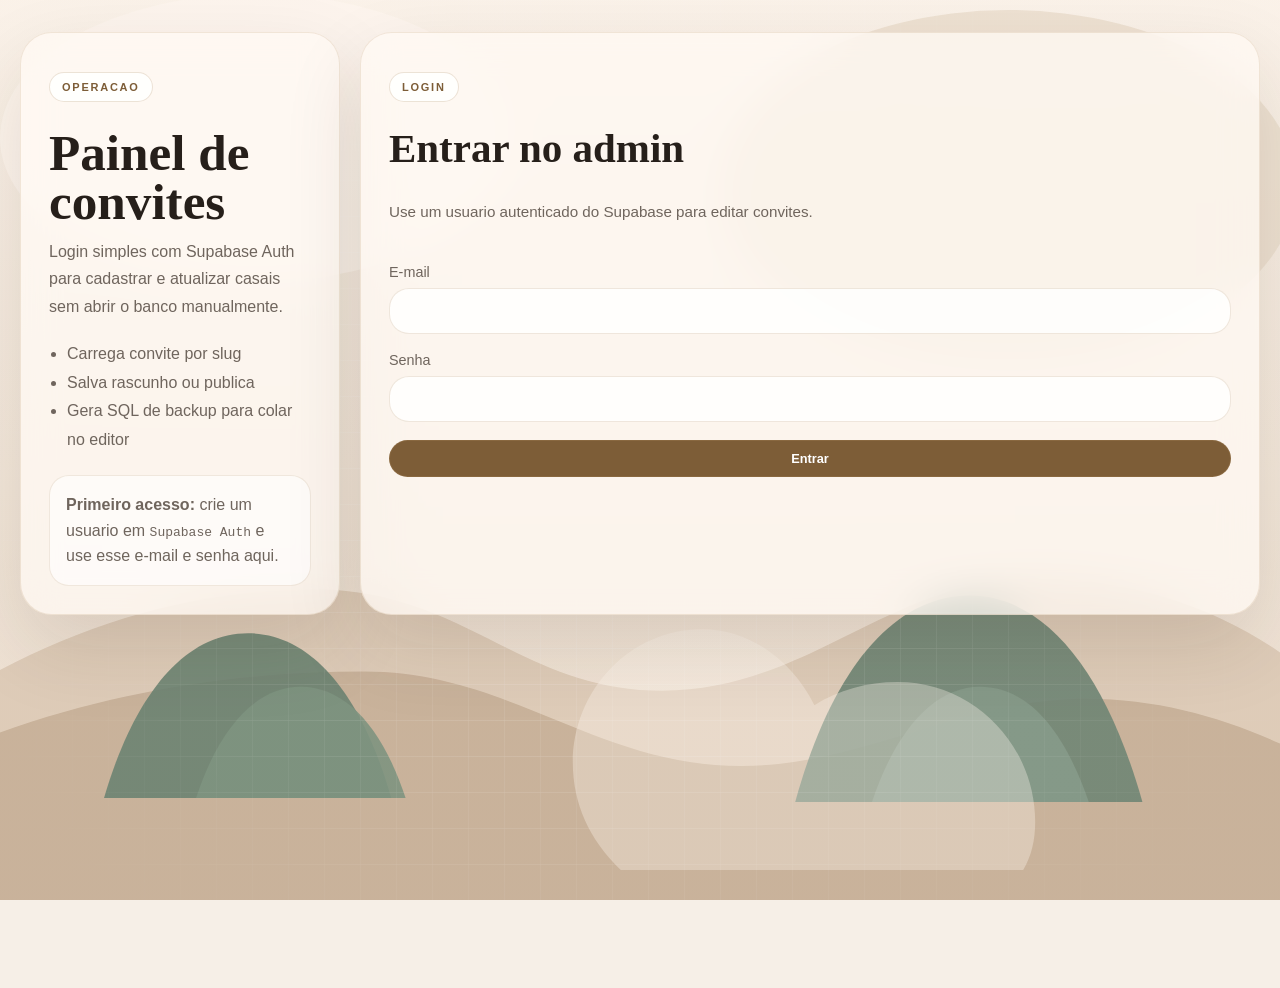
==== admin.html @ 69bdb385 "commit 02" ====
<!DOCTYPE html>
<html lang="pt-BR">
  <head>
    <meta charset="UTF-8" />
    <meta name="viewport" content="width=device-width, initial-scale=1.0" />
    <title>Admin | Convite Digital</title>
    <meta
      name="description"
      content="Painel administrativo simples para cadastro de convites."
    />
    <link rel="stylesheet" href="assets/css/styles.css" />
    <link rel="stylesheet" href="assets/css/admin.css" />
    <script src="assets/js/supabase-public.js"></script>
    <script src="assets/js/config.js"></script>
    <script defer src="assets/js/admin.js"></script>
  </head>
  <body class="site-body admin-body">
    <main class="admin-shell">
      <section class="admin-grid">
        <aside class="glass-panel admin-sidebar">
          <p class="page-tag">Operacao</p>
          <h1 class="admin-title">Painel de convites</h1>
          <p class="admin-copy">
            Login simples com Supabase Auth para cadastrar e atualizar casais sem
            abrir o banco manualmente.
          </p>
          <ul class="admin-list">
            <li>Carrega convite por slug</li>
            <li>Salva rascunho ou publica</li>
            <li>Gera SQL de backup para colar no editor</li>
          </ul>
          <div class="admin-note">
            <strong>Primeiro acesso:</strong> crie um usuario em
            <code>Supabase Auth</code> e use esse e-mail e senha aqui.
          </div>
        </aside>

        <section class="glass-panel admin-panel">
          <div id="authCard" class="auth-card">
            <div class="content-stack-md">
              <p class="page-tag">Login</p>
              <h2 class="page-title admin-section-title">Entrar no admin</h2>
              <p class="page-description">
                Use um usuario autenticado do Supabase para editar convites.
              </p>
            </div>

            <form id="loginForm" class="admin-form">
              <label class="admin-field">
                <span>E-mail</span>
                <input id="emailInput" type="email" autocomplete="email" required />
              </label>
              <label class="admin-field">
                <span>Senha</span>
                <input
                  id="passwordInput"
                  type="password"
                  autocomplete="current-password"
                  required
                />
              </label>
              <button type="submit" class="page-action admin-primary-button">
                Entrar
              </button>
            </form>
          </div>

          <div id="workspace" class="workspace hidden">
            <div class="admin-toolbar">
              <div>
                <p class="page-tag">Editor</p>
                <h2 class="page-title admin-section-title">Cadastro rapido</h2>
              </div>
              <button id="logoutButton" type="button" class="page-action">
                Sair
              </button>
            </div>

            <form id="invitationForm" class="admin-form">
              <div class="admin-inline-fields">
                <label class="admin-field">
                  <span>Slug</span>
                  <input id="slugInput" type="text" placeholder="camila-eduardo" required />
                </label>
                <label class="admin-field admin-checkbox-field">
                  <span>Publicado</span>
                  <input id="publishedInput" type="checkbox" checked />
                </label>
              </div>

              <div class="admin-actions">
                <button id="loadButton" type="button" class="page-action">
                  Carregar por slug
                </button>
                <button id="fillTemplateButton" type="button" class="page-action">
                  Usar template
                </button>
                <button type="submit" class="page-action admin-primary-button">
                  Salvar convite
                </button>
              </div>

              <label class="admin-field">
                <span>Config JSON</span>
                <textarea id="configInput" rows="22" spellcheck="false"></textarea>
              </label>
            </form>

            <div class="admin-preview-card">
              <div class="admin-preview-header">
                <h3 class="admin-subtitle">Acoes rapidas</h3>
                <a
                  id="previewLink"
                  class="page-action"
                  href="/?casal=camila-eduardo"
                  target="_blank"
                  rel="noreferrer"
                >
                  Abrir preview
                </a>
              </div>
              <label class="admin-field">
                <span>SQL gerado</span>
                <textarea id="sqlOutput" rows="12" readonly spellcheck="false"></textarea>
              </label>
              <div class="admin-actions">
                <button id="generateSqlButton" type="button" class="page-action">
                  Gerar SQL
                </button>
                <button id="copySqlButton" type="button" class="page-action">
                  Copiar SQL
                </button>
              </div>
            </div>
          </div>
        </section>
      </section>
    </main>

    <div
      id="toast"
      class="toast toast-base glass-panel"
      role="status"
      aria-live="polite"
    >
      Acao realizada.
    </div>
  </body>
</html>
---- assets/css/styles.css ----
:root {
  --color-bg: #f6efe7;
  --color-surface: #fffaf4;
  --color-surface-strong: #f1e6d7;
  --color-ink: #261f1a;
  --color-muted: #6f655d;
  --color-accent: #b18b5e;
  --color-accent-strong: #7d5d37;
  --font-sans:
    -apple-system, BlinkMacSystemFont, "Segoe UI", "Helvetica Neue", Arial, sans-serif;
  --font-display: Georgia, "Times New Roman", serif;
}

html {
  scroll-behavior: smooth;
}

body {
  margin: 0;
  background:
    radial-gradient(circle at top, rgba(255, 255, 255, 0.75), transparent 40%),
    linear-gradient(180deg, rgba(255, 255, 255, 0.5), rgba(255, 255, 255, 0)),
    var(--color-bg);
  color: var(--color-ink);
  min-height: 100vh;
  background-image:
    linear-gradient(rgba(246, 239, 231, 0.18), rgba(246, 239, 231, 0.18)),
    url("../media/backgrounds/garden-dusk.svg");
  background-position: center;
  background-size: cover;
  background-attachment: fixed;
  font-family: var(--font-sans);
}

body::before {
  content: "";
  position: fixed;
  inset: 0;
  pointer-events: none;
  opacity: 0.28;
  background-image:
    linear-gradient(rgba(255, 255, 255, 0.5) 1px, transparent 1px),
    linear-gradient(90deg, rgba(255, 255, 255, 0.35) 1px, transparent 1px);
  background-size: 36px 36px;
  mask-image: radial-gradient(circle at center, black 28%, transparent 95%);
}

.glass-panel {
  background: rgba(255, 250, 244, 0.72);
  border: 1px solid rgba(177, 139, 94, 0.18);
  box-shadow: 0 32px 80px rgba(47, 34, 20, 0.12);
  backdrop-filter: blur(18px);
}

.site-body {
  overflow-x: hidden;
}

.floating-audio {
  position: fixed;
  top: 16px;
  right: 16px;
  z-index: 30;
  border-radius: 999px;
  padding: 10px 16px;
  font-size: 0.875rem;
  font-weight: 700;
  color: var(--color-accent-strong);
  transition: transform 180ms ease, background-color 180ms ease;
}

.floating-audio:hover {
  transform: translateY(-2px);
  background: rgba(255, 255, 255, 0.8);
}

.hidden {
  display: none;
}

.page-shell {
  position: relative;
  min-height: 100vh;
  padding: 48px 12px;
}

.page-center {
  display: flex;
  justify-content: center;
  align-items: center;
  max-width: 460px;
  margin: 0 auto;
}

.experience-frame {
  width: 100%;
  padding: 8px;
  border-radius: 32px;
  background: rgba(255, 255, 255, 0.1);
}

.stage-frame {
  position: relative;
  overflow: hidden;
  border-radius: 28px;
}

.hero-gradient {
  background:
    radial-gradient(circle at top left, rgba(177, 139, 94, 0.22), transparent 32%),
    radial-gradient(circle at bottom right, rgba(125, 93, 55, 0.14), transparent 40%);
}

.flipbook-stage {
  min-height: 640px;
}

.flipbook-stage .stf__parent {
  margin: 0 auto;
}

.single-page-stage {
  background: rgba(255, 255, 255, 0.22);
  box-shadow: 0 24px 60px rgba(47, 34, 20, 0.18);
}

.single-page-book {
  max-width: 420px;
  width: 100%;
  margin: 0 auto;
}

.single-page-book .stf__parent {
  width: 100% !important;
  max-width: 420px;
}

.single-page-book .stf__wrapper {
  margin: 0 auto;
}

.invitation-page {
  position: relative;
  width: 100%;
  height: 100%;
  overflow: hidden;
  background:
    linear-gradient(135deg, rgba(255, 255, 255, 0.96), rgba(248, 238, 225, 0.96)),
    var(--color-surface);
  color: var(--color-ink);
}

.invitation-page::after {
  content: "";
  position: absolute;
  inset: 16px;
  border: 1px solid rgba(177, 139, 94, 0.16);
  border-radius: 24px;
  pointer-events: none;
}

.page-inner {
  position: relative;
  z-index: 1;
  height: 100%;
}

.page-image {
  width: 100%;
  height: 100%;
}

.page-image img {
  width: 100%;
  height: 100%;
  display: block;
}

.page-copy {
  display: flex;
  flex-direction: column;
  justify-content: space-between;
  gap: 20px;
  height: 100%;
  padding: 28px;
}

.content-stack-lg {
  display: flex;
  flex-direction: column;
  gap: 20px;
}

.content-stack-md {
  display: flex;
  flex-direction: column;
  gap: 16px;
}

.page-tag {
  display: inline-flex;
  width: fit-content;
  align-items: center;
  gap: 8px;
  border-radius: 999px;
  border: 1px solid rgba(177, 139, 94, 0.24);
  background: rgba(255, 255, 255, 0.78);
  padding: 8px 12px;
  font-size: 11px;
  font-weight: 600;
  letter-spacing: 0.16em;
  text-transform: uppercase;
  color: var(--color-accent-strong);
}

.page-title {
  font-family: var(--font-display);
  font-size: clamp(2rem, 3.2vw, 3rem);
  line-height: 0.95;
}

.page-description {
  display: flex;
  flex-direction: column;
  gap: 12px;
  color: var(--color-muted);
  font-size: 0.95rem;
  line-height: 1.7;
}

.page-facts {
  display: grid;
  grid-template-columns: repeat(2, minmax(0, 1fr));
  gap: 12px;
}

.page-fact {
  border-radius: 20px;
  background: rgba(255, 255, 255, 0.72);
  border: 1px solid rgba(177, 139, 94, 0.16);
  padding: 14px 16px;
}

.page-fact span {
  display: block;
}

.page-fact-label {
  color: var(--color-muted);
  font-size: 0.72rem;
  letter-spacing: 0.08em;
  text-transform: uppercase;
}

.page-fact-value {
  margin-top: 6px;
  font-size: 1rem;
  font-weight: 600;
}

.page-list {
  margin: 0;
  padding-left: 18px;
  color: var(--color-muted);
  line-height: 1.7;
}

.page-actions {
  display: flex;
  flex-wrap: wrap;
  gap: 10px;
}

.page-action {
  display: inline-flex;
  align-items: center;
  justify-content: center;
  border-radius: 999px;
  border: 1px solid rgba(177, 139, 94, 0.24);
  background: rgba(255, 255, 255, 0.84);
  padding: 10px 14px;
  font-size: 0.8rem;
  font-weight: 700;
  color: var(--color-accent-strong);
  text-decoration: none;
}

.page-action-spaced {
  margin-top: 12px;
}

.page-countdown {
  display: grid;
  grid-template-columns: repeat(4, minmax(0, 1fr));
  gap: 10px;
}

.page-countdown-item {
  border-radius: 20px;
  border: 1px solid rgba(177, 139, 94, 0.16);
  background: rgba(255, 255, 255, 0.72);
  padding: 12px 10px;
  text-align: center;
}

.page-countdown-value {
  display: block;
  font-size: 1.35rem;
  font-weight: 700;
  color: var(--color-ink);
}

.page-countdown-label {
  display: block;
  margin-top: 4px;
  font-size: 0.62rem;
  letter-spacing: 0.12em;
  text-transform: uppercase;
  color: var(--color-muted);
}

.page-pix {
  border-radius: 24px;
  border: 1px solid rgba(177, 139, 94, 0.16);
  background: rgba(255, 255, 255, 0.76);
  padding: 16px;
}

.page-pix-code {
  margin-top: 12px;
  word-break: break-all;
  font-size: 0.78rem;
  line-height: 1.7;
  color: var(--color-muted);
}

.page-pix-beneficiary {
  margin-top: 8px;
  font-size: 0.875rem;
  font-weight: 700;
  color: var(--color-ink);
}

.page-quote {
  border-left: 2px solid rgba(177, 139, 94, 0.45);
  padding-left: 16px;
  font-family: var(--font-display);
  font-size: 1.45rem;
  color: var(--color-accent-strong);
}

.page-footer {
  display: flex;
  justify-content: space-between;
  align-items: center;
  gap: 16px;
  color: var(--color-muted);
  font-size: 0.78rem;
  letter-spacing: 0.08em;
  text-transform: uppercase;
}

.page-footer-overlay {
  position: absolute;
  inset: auto 32px 32px;
  z-index: 10;
  color: #fff;
  mix-blend-mode: difference;
}

.page--split .page-inner {
  display: grid;
  grid-template-columns: minmax(0, 0.9fr) minmax(0, 1.1fr);
}

.page--split .page-image {
  position: relative;
}

.page--split .page-image::after {
  content: "";
  position: absolute;
  inset: 20px 0 20px 20px;
  border-radius: 24px 0 0 24px;
  border: 1px solid rgba(255, 255, 255, 0.26);
  pointer-events: none;
}

.page--split .page-image img {
  object-fit: cover;
}

.page--content .page-inner {
  background:
    radial-gradient(circle at top right, rgba(177, 139, 94, 0.12), transparent 28%),
    linear-gradient(180deg, rgba(255, 255, 255, 0.94), rgba(248, 238, 225, 0.9));
}

.page--image img {
  object-fit: cover;
}

.page--image::after {
  inset: 10px;
  border-radius: 18px;
}

.page-placeholder {
  display: grid;
  place-items: center;
  height: 100%;
  padding: 32px;
  text-align: center;
  color: var(--color-muted);
}

.placeholder-card {
  min-height: 420px;
  border-radius: 28px;
  background: rgba(255, 255, 255, 0.8);
}

.placeholder-content {
  display: flex;
  flex-direction: column;
  align-items: center;
}

.message-top-spacing {
  margin-top: 16px;
}

.toast {
  transform: translateY(24px);
  opacity: 0;
  pointer-events: none;
  transition: opacity 180ms ease, transform 180ms ease;
}

.toast-base {
  position: fixed;
  left: 50%;
  bottom: 16px;
  z-index: 40;
  width: calc(100% - 2rem);
  max-width: 24rem;
  transform: translateX(-50%) translateY(24px);
  border-radius: 999px;
  padding: 12px 16px;
  text-align: center;
  font-size: 0.875rem;
  font-weight: 700;
  color: var(--color-accent-strong);
}

.toast.is-visible {
  transform: translateX(-50%) translateY(0);
  opacity: 1;
}

@media (max-width: 767px) {
  body {
    background-attachment: scroll;
  }

  .flipbook-stage {
    min-height: calc(100vw * 1.46);
  }

  .page-shell {
    padding: 48px 12px 64px;
  }

  .floating-audio {
    top: 16px;
    right: 16px;
  }

  .single-page-book {
    max-width: min(100%, 340px);
  }

  .single-page-book .stf__parent {
    max-width: min(100%, 340px);
  }

  .page-copy {
    padding: 20px 18px;
  }

  .page--split .page-inner {
    grid-template-columns: 1fr;
  }

  .page--split .page-image {
    min-height: 240px;
  }

  .page-facts {
    grid-template-columns: 1fr;
  }

  .page-countdown {
    grid-template-columns: repeat(2, minmax(0, 1fr));
  }

  .page-title {
    font-size: clamp(1.7rem, 8vw, 2.25rem);
  }

  .page-quote {
    font-size: 1.2rem;
  }
}

@media (min-width: 768px) {
  .page-shell {
    padding: 64px 24px;
  }

  .experience-frame {
    padding: 12px;
  }

  .floating-audio {
    top: 32px;
    right: 32px;
  }
}
---- assets/css/admin.css ----
.admin-body {
  color: var(--color-ink);
}

.admin-shell {
  min-height: 100vh;
  padding: 32px 12px 56px;
}

.admin-grid {
  display: grid;
  grid-template-columns: minmax(0, 320px) minmax(0, 1fr);
  gap: 20px;
  max-width: 1240px;
  margin: 0 auto;
}

.admin-sidebar,
.admin-panel {
  padding: 28px;
  border-radius: 32px;
}

.admin-title {
  margin: 16px 0 12px;
  font-family: var(--font-display);
  font-size: clamp(2.1rem, 4vw, 3.4rem);
  line-height: 0.95;
}

.admin-section-title {
  margin: 0;
}

.admin-copy {
  margin: 0;
  line-height: 1.7;
  color: var(--color-muted);
}

.admin-list {
  margin: 20px 0 0;
  padding-left: 18px;
  line-height: 1.8;
  color: var(--color-muted);
}

.admin-note {
  margin-top: 20px;
  padding: 16px;
  border-radius: 20px;
  border: 1px solid rgba(177, 139, 94, 0.18);
  background: rgba(255, 255, 255, 0.62);
  color: var(--color-muted);
  line-height: 1.6;
}

.auth-card,
.workspace {
  display: flex;
  flex-direction: column;
  gap: 24px;
}

.auth-card.hidden,
.workspace.hidden {
  display: none;
}

.admin-toolbar,
.admin-preview-header,
.admin-actions,
.admin-inline-fields {
  display: flex;
  gap: 12px;
}

.admin-toolbar,
.admin-preview-header {
  justify-content: space-between;
  align-items: center;
}

.admin-preview-header {
  margin-bottom: 12px;
}

.admin-form {
  display: flex;
  flex-direction: column;
  gap: 18px;
}

.admin-inline-fields {
  align-items: flex-end;
}

.admin-field {
  display: flex;
  flex-direction: column;
  gap: 8px;
  width: 100%;
  color: var(--color-muted);
  font-size: 0.9rem;
}

.admin-field input,
.admin-field textarea {
  width: 100%;
  box-sizing: border-box;
  border: 1px solid rgba(177, 139, 94, 0.2);
  border-radius: 20px;
  background: rgba(255, 255, 255, 0.78);
  padding: 14px 16px;
  color: var(--color-ink);
  font: inherit;
}

.admin-field textarea {
  resize: vertical;
  min-height: 280px;
  font-family:
    ui-monospace, SFMono-Regular, SFMono-Regular, Menlo, Monaco, Consolas,
    "Liberation Mono", "Courier New", monospace;
  line-height: 1.5;
}

.admin-field input:focus,
.admin-field textarea:focus {
  outline: 2px solid rgba(177, 139, 94, 0.24);
  outline-offset: 2px;
}

.admin-checkbox-field {
  width: auto;
  min-width: 110px;
  align-items: flex-start;
}

.admin-checkbox-field input {
  width: 18px;
  height: 18px;
  padding: 0;
}

.admin-primary-button {
  background: var(--color-accent-strong);
  color: #fff;
}

.admin-primary-button:hover {
  background: #6b4e2d;
}

.admin-preview-card {
  padding: 20px;
  border-radius: 28px;
  border: 1px solid rgba(177, 139, 94, 0.14);
  background: rgba(255, 255, 255, 0.45);
}

.admin-subtitle {
  margin: 0;
  font-size: 1rem;
  color: var(--color-ink);
}

@media (max-width: 960px) {
  .admin-grid {
    grid-template-columns: 1fr;
  }
}

@media (max-width: 767px) {
  .admin-shell {
    padding: 24px 12px 40px;
  }

  .admin-sidebar,
  .admin-panel {
    padding: 20px;
  }

  .admin-toolbar,
  .admin-preview-header,
  .admin-actions,
  .admin-inline-fields {
    flex-direction: column;
    align-items: stretch;
  }

  .admin-checkbox-field {
    min-width: 0;
  }
}
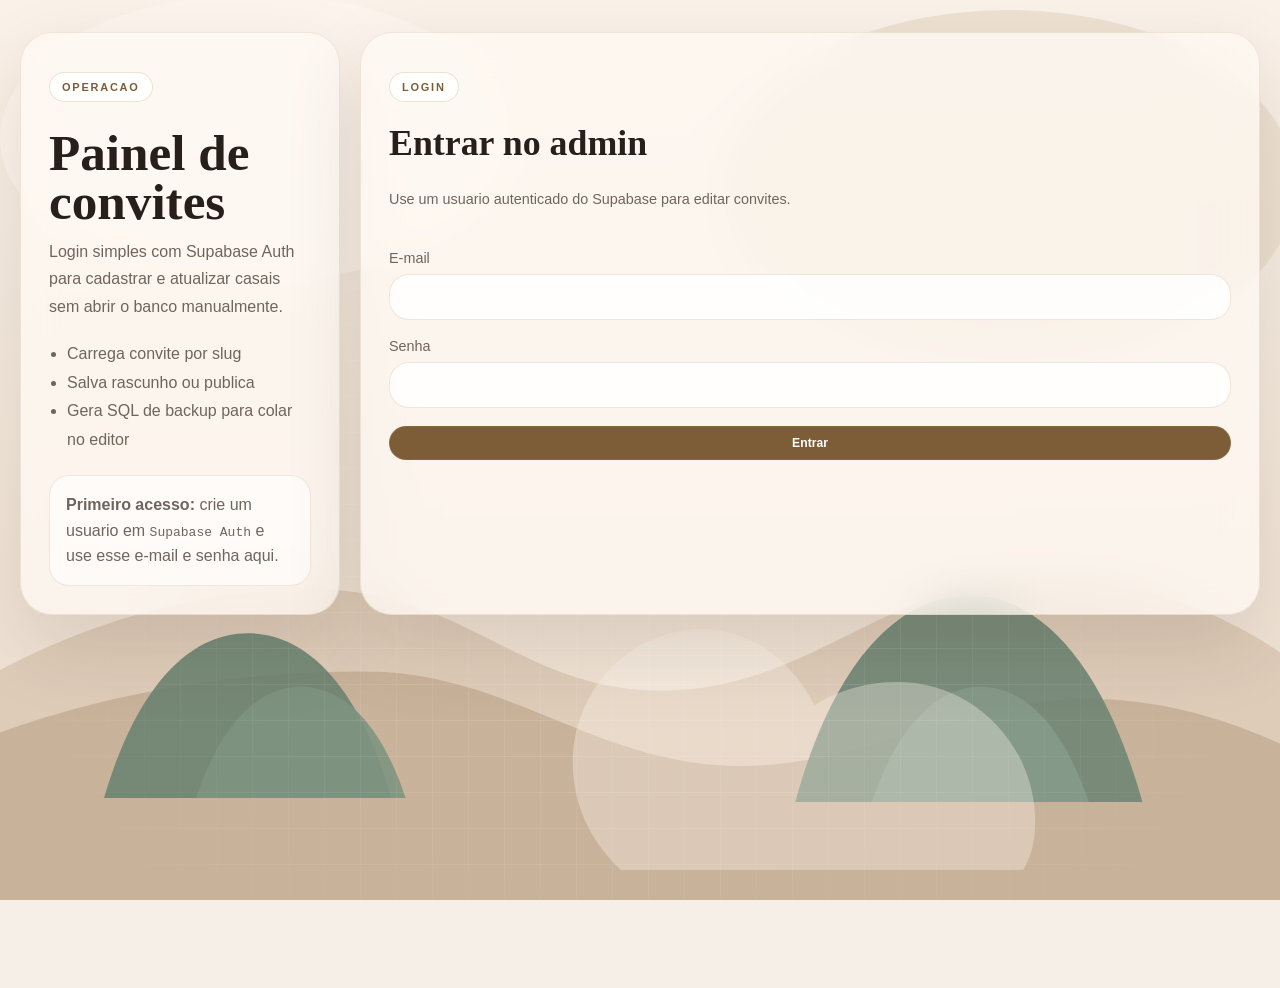
==== commit bd3db65e: "commit 03" ====
--- a/admin.html
+++ b/admin.html
@@ -11,6 +11,7 @@
     <link rel="stylesheet" href="assets/css/styles.css" />
     <link rel="stylesheet" href="assets/css/admin.css" />
     <script src="assets/js/supabase-public.js"></script>
+    <script src="assets/js/template-catalog.js"></script>
     <script src="assets/js/config.js"></script>
     <script defer src="assets/js/admin.js"></script>
   </head>
@@ -82,6 +83,10 @@
                   <span>Slug</span>
                   <input id="slugInput" type="text" placeholder="camila-eduardo" required />
                 </label>
+                <label class="admin-field">
+                  <span>Template visual</span>
+                  <select id="templateSelect"></select>
+                </label>
                 <label class="admin-field admin-checkbox-field">
                   <span>Publicado</span>
                   <input id="publishedInput" type="checkbox" checked />
--- a/assets/css/styles.css
+++ b/assets/css/styles.css
@@ -9,6 +9,24 @@
   --font-sans:
     -apple-system, BlinkMacSystemFont, "Segoe UI", "Helvetica Neue", Arial, sans-serif;
   --font-display: Georgia, "Times New Roman", serif;
+  --frame-panel-bg: rgba(255, 255, 255, 0.1);
+  --stage-panel-bg: rgba(255, 255, 255, 0.22);
+  --stage-shadow: 0 24px 60px rgba(47, 34, 20, 0.18);
+  --page-surface-a: rgba(255, 255, 255, 0.96);
+  --page-surface-b: rgba(248, 238, 225, 0.96);
+  --page-border-color: rgba(177, 139, 94, 0.16);
+  --page-card-bg: rgba(255, 255, 255, 0.72);
+  --page-card-border: rgba(177, 139, 94, 0.16);
+  --page-tag-bg: rgba(255, 255, 255, 0.78);
+  --page-tag-border: rgba(177, 139, 94, 0.24);
+  --page-action-bg: rgba(255, 255, 255, 0.84);
+  --page-action-border: rgba(177, 139, 94, 0.24);
+  --page-image-overlay-border: rgba(255, 255, 255, 0.26);
+  --page-shadow-inset: radial-gradient(circle at top right, rgba(177, 139, 94, 0.12), transparent 28%);
+  --page-overlay-text: #fff;
+  --page-footer-mix-blend: difference;
+  --body-gradient-top: rgba(255, 255, 255, 0.75);
+  --body-gradient-bottom: rgba(255, 255, 255, 0.5);
 }
 
 html {
@@ -18,8 +36,8 @@
 body {
   margin: 0;
   background:
-    radial-gradient(circle at top, rgba(255, 255, 255, 0.75), transparent 40%),
-    linear-gradient(180deg, rgba(255, 255, 255, 0.5), rgba(255, 255, 255, 0)),
+    radial-gradient(circle at top, var(--body-gradient-top), transparent 40%),
+    linear-gradient(180deg, var(--body-gradient-bottom), rgba(255, 255, 255, 0)),
     var(--color-bg);
   color: var(--color-ink);
   min-height: 100vh;
@@ -96,7 +114,7 @@
   width: 100%;
   padding: 8px;
   border-radius: 32px;
-  background: rgba(255, 255, 255, 0.1);
+  background: var(--frame-panel-bg);
 }
 
 .stage-frame {
@@ -120,8 +138,8 @@
 }
 
 .single-page-stage {
-  background: rgba(255, 255, 255, 0.22);
-  box-shadow: 0 24px 60px rgba(47, 34, 20, 0.18);
+  background: var(--stage-panel-bg);
+  box-shadow: var(--stage-shadow);
 }
 
 .single-page-book {
@@ -145,7 +163,7 @@
   height: 100%;
   overflow: hidden;
   background:
-    linear-gradient(135deg, rgba(255, 255, 255, 0.96), rgba(248, 238, 225, 0.96)),
+    linear-gradient(135deg, var(--page-surface-a), var(--page-surface-b)),
     var(--color-surface);
   color: var(--color-ink);
 }
@@ -154,15 +172,25 @@
   content: "";
   position: absolute;
   inset: 16px;
-  border: 1px solid rgba(177, 139, 94, 0.16);
+  border: 1px solid var(--page-border-color);
   border-radius: 24px;
   pointer-events: none;
+}
+
+.invitation-page::before {
+  content: "";
+  position: absolute;
+  inset: 0;
+  pointer-events: none;
+  background: var(--page-shadow-inset);
+  opacity: 0.9;
 }
 
 .page-inner {
   position: relative;
   z-index: 1;
   height: 100%;
+  min-height: 0;
 }
 
 .page-image {
@@ -179,22 +207,44 @@
 .page-copy {
   display: flex;
   flex-direction: column;
-  justify-content: space-between;
-  gap: 20px;
+  justify-content: flex-start;
+  gap: 16px;
   height: 100%;
-  padding: 28px;
+  min-height: 0;
+  padding: 24px;
+}
+
+.page-copy-main {
+  flex: 1 1 auto;
+  min-height: 0;
+  overflow-y: auto;
+  padding-right: 4px;
+  overscroll-behavior: contain;
+}
+
+.page-copy-main::-webkit-scrollbar {
+  width: 6px;
+}
+
+.page-copy-main::-webkit-scrollbar-thumb {
+  border-radius: 999px;
+  background: rgba(177, 139, 94, 0.32);
+}
+
+.page-copy-meta {
+  flex: 0 0 auto;
 }
 
 .content-stack-lg {
   display: flex;
   flex-direction: column;
-  gap: 20px;
+  gap: 16px;
 }
 
 .content-stack-md {
   display: flex;
   flex-direction: column;
-  gap: 16px;
+  gap: 12px;
 }
 
 .page-tag {
@@ -203,8 +253,8 @@
   align-items: center;
   gap: 8px;
   border-radius: 999px;
-  border: 1px solid rgba(177, 139, 94, 0.24);
-  background: rgba(255, 255, 255, 0.78);
+  border: 1px solid var(--page-tag-border);
+  background: var(--page-tag-bg);
   padding: 8px 12px;
   font-size: 11px;
   font-weight: 600;
@@ -215,30 +265,30 @@
 
 .page-title {
   font-family: var(--font-display);
-  font-size: clamp(2rem, 3.2vw, 3rem);
-  line-height: 0.95;
+  font-size: clamp(1.75rem, 2.8vw, 2.55rem);
+  line-height: 1.02;
 }
 
 .page-description {
   display: flex;
   flex-direction: column;
-  gap: 12px;
+  gap: 10px;
   color: var(--color-muted);
-  font-size: 0.95rem;
-  line-height: 1.7;
+  font-size: 0.9rem;
+  line-height: 1.62;
 }
 
 .page-facts {
   display: grid;
   grid-template-columns: repeat(2, minmax(0, 1fr));
-  gap: 12px;
+  gap: 10px;
 }
 
 .page-fact {
   border-radius: 20px;
-  background: rgba(255, 255, 255, 0.72);
-  border: 1px solid rgba(177, 139, 94, 0.16);
-  padding: 14px 16px;
+  background: var(--page-card-bg);
+  border: 1px solid var(--page-card-border);
+  padding: 12px 14px;
 }
 
 .page-fact span {
@@ -253,8 +303,8 @@
 }
 
 .page-fact-value {
-  margin-top: 6px;
-  font-size: 1rem;
+  margin-top: 4px;
+  font-size: 0.94rem;
   font-weight: 600;
 }
 
@@ -262,13 +312,13 @@
   margin: 0;
   padding-left: 18px;
   color: var(--color-muted);
-  line-height: 1.7;
+  line-height: 1.6;
 }
 
 .page-actions {
   display: flex;
   flex-wrap: wrap;
-  gap: 10px;
+  gap: 8px;
 }
 
 .page-action {
@@ -276,10 +326,10 @@
   align-items: center;
   justify-content: center;
   border-radius: 999px;
-  border: 1px solid rgba(177, 139, 94, 0.24);
-  background: rgba(255, 255, 255, 0.84);
-  padding: 10px 14px;
-  font-size: 0.8rem;
+  border: 1px solid var(--page-action-border);
+  background: var(--page-action-bg);
+  padding: 9px 13px;
+  font-size: 0.76rem;
   font-weight: 700;
   color: var(--color-accent-strong);
   text-decoration: none;
@@ -292,20 +342,20 @@
 .page-countdown {
   display: grid;
   grid-template-columns: repeat(4, minmax(0, 1fr));
-  gap: 10px;
+  gap: 8px;
 }
 
 .page-countdown-item {
   border-radius: 20px;
-  border: 1px solid rgba(177, 139, 94, 0.16);
-  background: rgba(255, 255, 255, 0.72);
-  padding: 12px 10px;
+  border: 1px solid var(--page-card-border);
+  background: var(--page-card-bg);
+  padding: 10px 8px;
   text-align: center;
 }
 
 .page-countdown-value {
   display: block;
-  font-size: 1.35rem;
+  font-size: 1.15rem;
   font-weight: 700;
   color: var(--color-ink);
 }
@@ -321,9 +371,9 @@
 
 .page-pix {
   border-radius: 24px;
-  border: 1px solid rgba(177, 139, 94, 0.16);
-  background: rgba(255, 255, 255, 0.76);
-  padding: 16px;
+  border: 1px solid var(--page-card-border);
+  background: var(--page-card-bg);
+  padding: 14px;
 }
 
 .page-pix-code {
@@ -345,7 +395,7 @@
   border-left: 2px solid rgba(177, 139, 94, 0.45);
   padding-left: 16px;
   font-family: var(--font-display);
-  font-size: 1.45rem;
+  font-size: 1.26rem;
   color: var(--color-accent-strong);
 }
 
@@ -364,8 +414,8 @@
   position: absolute;
   inset: auto 32px 32px;
   z-index: 10;
-  color: #fff;
-  mix-blend-mode: difference;
+  color: var(--page-overlay-text);
+  mix-blend-mode: var(--page-footer-mix-blend);
 }
 
 .page--split .page-inner {
@@ -382,7 +432,7 @@
   position: absolute;
   inset: 20px 0 20px 20px;
   border-radius: 24px 0 0 24px;
-  border: 1px solid rgba(255, 255, 255, 0.26);
+  border: 1px solid var(--page-image-overlay-border);
   pointer-events: none;
 }
 
@@ -392,7 +442,7 @@
 
 .page--content .page-inner {
   background:
-    radial-gradient(circle at top right, rgba(177, 139, 94, 0.12), transparent 28%),
+    var(--page-shadow-inset),
     linear-gradient(180deg, rgba(255, 255, 255, 0.94), rgba(248, 238, 225, 0.9));
 }
 
@@ -458,6 +508,155 @@
   opacity: 1;
 }
 
+body[data-template="classic-botanical"] {
+  --frame-panel-bg: rgba(255, 255, 255, 0.14);
+  --stage-panel-bg: rgba(255, 251, 246, 0.32);
+  --stage-shadow: 0 28px 80px rgba(71, 49, 31, 0.16);
+  --page-surface-a: rgba(255, 251, 246, 0.98);
+  --page-surface-b: rgba(242, 230, 215, 0.95);
+  --page-border-color: rgba(177, 139, 94, 0.22);
+  --page-card-bg: rgba(255, 255, 255, 0.74);
+  --page-card-border: rgba(177, 139, 94, 0.16);
+  --page-tag-bg: rgba(255, 255, 255, 0.86);
+  --page-tag-border: rgba(177, 139, 94, 0.28);
+  --page-action-bg: rgba(255, 255, 255, 0.88);
+  --page-action-border: rgba(177, 139, 94, 0.24);
+  --page-shadow-inset:
+    radial-gradient(circle at top right, rgba(177, 139, 94, 0.12), transparent 28%),
+    radial-gradient(circle at bottom left, rgba(109, 140, 118, 0.12), transparent 32%);
+}
+
+body[data-template="classic-botanical"] .invitation-page::after {
+  inset: 16px;
+  border-radius: 28px;
+}
+
+body[data-template="classic-botanical"] .page-title {
+  letter-spacing: 0.01em;
+}
+
+body[data-template="editorial-modern"] {
+  --frame-panel-bg: rgba(255, 255, 255, 0.08);
+  --stage-panel-bg: rgba(32, 28, 24, 0.1);
+  --stage-shadow: 0 28px 90px rgba(27, 22, 18, 0.12);
+  --page-surface-a: rgba(248, 243, 238, 0.98);
+  --page-surface-b: rgba(235, 229, 220, 0.96);
+  --page-border-color: rgba(43, 36, 32, 0.16);
+  --page-card-bg: rgba(255, 255, 255, 0.58);
+  --page-card-border: rgba(42, 36, 32, 0.14);
+  --page-tag-bg: rgba(255, 255, 255, 0.72);
+  --page-tag-border: rgba(42, 36, 32, 0.14);
+  --page-action-bg: rgba(30, 26, 23, 0.92);
+  --page-action-border: rgba(30, 26, 23, 0.92);
+  --page-shadow-inset:
+    linear-gradient(90deg, rgba(26, 22, 20, 0.06) 0, rgba(26, 22, 20, 0.06) 1px, transparent 1px),
+    radial-gradient(circle at top right, rgba(42, 36, 32, 0.08), transparent 24%);
+  --page-overlay-text: #f9f4ef;
+}
+
+body[data-template="editorial-modern"] .single-page-stage {
+  border: 1px solid rgba(42, 36, 32, 0.08);
+}
+
+body[data-template="editorial-modern"] .invitation-page::after {
+  inset: 22px;
+  border-radius: 0;
+}
+
+body[data-template="editorial-modern"] .page-tag,
+body[data-template="editorial-modern"] .page-footer {
+  letter-spacing: 0.18em;
+}
+
+body[data-template="editorial-modern"] .page-title {
+  font-size: clamp(2.2rem, 3vw, 3.4rem);
+  text-transform: uppercase;
+  letter-spacing: 0.03em;
+}
+
+body[data-template="editorial-modern"] .page-action {
+  color: #f8f3ee;
+}
+
+body[data-template="editorial-modern"] .page--split .page-inner {
+  grid-template-columns: minmax(0, 1fr) minmax(0, 0.92fr);
+}
+
+body[data-template="editorial-modern"] .page--content .page-inner,
+body[data-template="editorial-modern"] .page--split .page-copy {
+  background:
+    linear-gradient(90deg, rgba(42, 36, 32, 0.06) 0, rgba(42, 36, 32, 0.06) 1px, transparent 1px),
+    linear-gradient(180deg, rgba(255, 255, 255, 0.9), rgba(244, 238, 230, 0.85));
+}
+
+body[data-template="midnight-luxe"] {
+  --frame-panel-bg: rgba(17, 22, 21, 0.42);
+  --stage-panel-bg: rgba(18, 25, 23, 0.64);
+  --stage-shadow: 0 36px 120px rgba(5, 8, 8, 0.45);
+  --page-surface-a: rgba(21, 30, 28, 0.98);
+  --page-surface-b: rgba(12, 18, 17, 0.98);
+  --page-border-color: rgba(214, 176, 111, 0.3);
+  --page-card-bg: rgba(255, 255, 255, 0.06);
+  --page-card-border: rgba(214, 176, 111, 0.2);
+  --page-tag-bg: rgba(214, 176, 111, 0.08);
+  --page-tag-border: rgba(214, 176, 111, 0.24);
+  --page-action-bg: rgba(214, 176, 111, 0.16);
+  --page-action-border: rgba(214, 176, 111, 0.26);
+  --page-image-overlay-border: rgba(214, 176, 111, 0.18);
+  --page-shadow-inset:
+    radial-gradient(circle at top, rgba(214, 176, 111, 0.16), transparent 28%),
+    radial-gradient(circle at bottom left, rgba(255, 255, 255, 0.06), transparent 34%);
+  --page-overlay-text: #f6e6c8;
+  --page-footer-mix-blend: normal;
+  --body-gradient-top: rgba(214, 176, 111, 0.1);
+  --body-gradient-bottom: rgba(255, 255, 255, 0.04);
+}
+
+body[data-template="midnight-luxe"] .glass-panel {
+  background: rgba(19, 27, 25, 0.64);
+  border-color: rgba(214, 176, 111, 0.18);
+  box-shadow: 0 32px 80px rgba(5, 8, 8, 0.34);
+}
+
+body[data-template="midnight-luxe"] .invitation-page {
+  box-shadow: inset 0 1px 0 rgba(255, 255, 255, 0.03);
+}
+
+body[data-template="midnight-luxe"] .page-description,
+body[data-template="midnight-luxe"] .page-fact-label,
+body[data-template="midnight-luxe"] .page-countdown-label,
+body[data-template="midnight-luxe"] .page-pix-code,
+body[data-template="midnight-luxe"] .page-footer {
+  color: var(--color-muted);
+}
+
+body[data-template="midnight-luxe"] .page-title,
+body[data-template="midnight-luxe"] .page-quote {
+  color: var(--color-accent-strong);
+}
+
+body[data-template="midnight-luxe"] .page-title {
+  text-shadow: 0 10px 24px rgba(0, 0, 0, 0.28);
+}
+
+body[data-template="midnight-luxe"] .page-action,
+body[data-template="midnight-luxe"] .page-tag {
+  color: var(--color-accent-strong);
+}
+
+body[data-template="midnight-luxe"] .page-countdown-value,
+body[data-template="midnight-luxe"] .page-fact-value,
+body[data-template="midnight-luxe"] .page-pix-beneficiary {
+  color: var(--color-ink);
+}
+
+body[data-template="midnight-luxe"] .page--content .page-inner,
+body[data-template="midnight-luxe"] .page--split .page-copy {
+  background:
+    radial-gradient(circle at top, rgba(214, 176, 111, 0.1), transparent 24%),
+    linear-gradient(180deg, rgba(28, 37, 35, 0.94), rgba(14, 20, 19, 0.96));
+}
+
 @media (max-width: 767px) {
   body {
     background-attachment: scroll;
@@ -485,7 +684,12 @@
   }
 
   .page-copy {
-    padding: 20px 18px;
+    gap: 14px;
+    padding: 18px 16px;
+  }
+
+  .page-copy-main {
+    padding-right: 0;
   }
 
   .page--split .page-inner {
@@ -493,7 +697,7 @@
   }
 
   .page--split .page-image {
-    min-height: 240px;
+    min-height: 152px;
   }
 
   .page-facts {
@@ -505,11 +709,20 @@
   }
 
   .page-title {
-    font-size: clamp(1.7rem, 8vw, 2.25rem);
+    font-size: clamp(1.5rem, 7.2vw, 2rem);
   }
 
   .page-quote {
-    font-size: 1.2rem;
+    font-size: 1.05rem;
+  }
+
+  body[data-template="editorial-modern"] .page--split .page-inner {
+    grid-template-columns: 1fr;
+  }
+
+  body[data-template="editorial-modern"] .page-title {
+    font-size: clamp(1.42rem, 6.6vw, 1.9rem);
+    letter-spacing: 0.02em;
   }
 }
 
--- a/assets/css/admin.css
+++ b/assets/css/admin.css
@@ -105,6 +105,7 @@
 }
 
 .admin-field input,
+.admin-field select,
 .admin-field textarea {
   width: 100%;
   box-sizing: border-box;
@@ -126,6 +127,7 @@
 }
 
 .admin-field input:focus,
+.admin-field select:focus,
 .admin-field textarea:focus {
   outline: 2px solid rgba(177, 139, 94, 0.24);
   outline-offset: 2px;
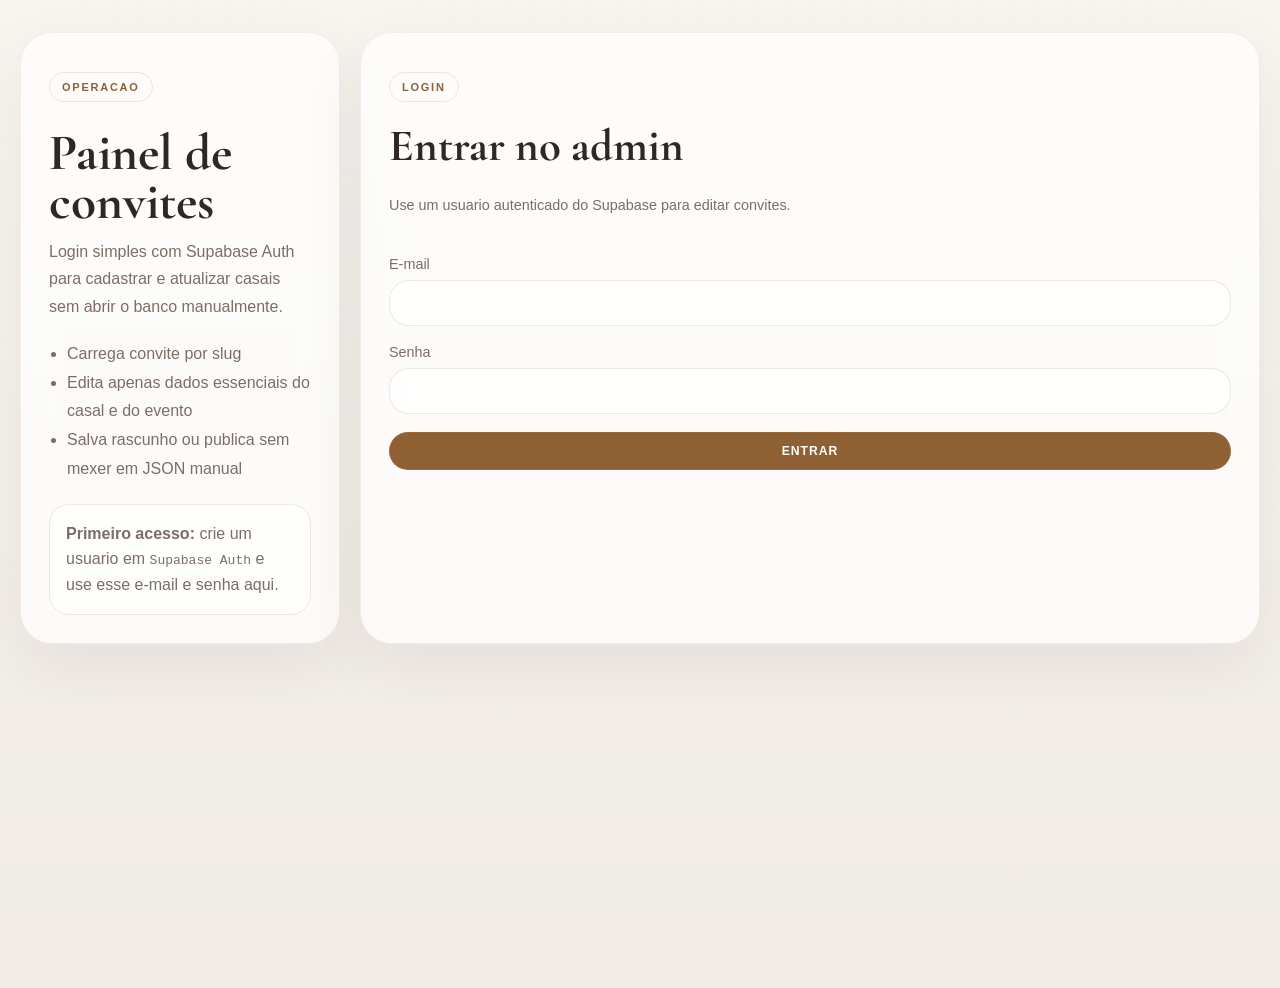
==== commit 4f5a1499: "commit 05" ====
--- a/admin.html
+++ b/admin.html
@@ -8,10 +8,16 @@
       name="description"
       content="Painel administrativo simples para cadastro de convites."
     />
+    <link rel="preconnect" href="https://fonts.googleapis.com" />
+    <link rel="preconnect" href="https://fonts.gstatic.com" crossorigin />
+    <link
+      href="https://fonts.googleapis.com/css2?family=Allura&family=Cormorant+Garamond:wght@400;500;600;700&display=swap"
+      rel="stylesheet"
+    />
     <link rel="stylesheet" href="assets/css/styles.css" />
     <link rel="stylesheet" href="assets/css/admin.css" />
     <script src="assets/js/supabase-public.js"></script>
-    <script src="assets/js/template-catalog.js"></script>
+    <script src="assets/js/invitation-builder.js"></script>
     <script src="assets/js/config.js"></script>
     <script defer src="assets/js/admin.js"></script>
   </head>
@@ -27,8 +33,8 @@
           </p>
           <ul class="admin-list">
             <li>Carrega convite por slug</li>
-            <li>Salva rascunho ou publica</li>
-            <li>Gera SQL de backup para colar no editor</li>
+            <li>Edita apenas dados essenciais do casal e do evento</li>
+            <li>Salva rascunho ou publica sem mexer em JSON manual</li>
           </ul>
           <div class="admin-note">
             <strong>Primeiro acesso:</strong> crie um usuario em
@@ -81,11 +87,7 @@
               <div class="admin-inline-fields">
                 <label class="admin-field">
                   <span>Slug</span>
-                  <input id="slugInput" type="text" placeholder="camila-eduardo" required />
-                </label>
-                <label class="admin-field">
-                  <span>Template visual</span>
-                  <select id="templateSelect"></select>
+                  <input id="slugInput" type="text" placeholder="laura-pedro" required />
                 </label>
                 <label class="admin-field admin-checkbox-field">
                   <span>Publicado</span>
@@ -93,22 +95,76 @@
                 </label>
               </div>
 
+              <div class="admin-two-columns">
+                <label class="admin-field">
+                  <span>Nome da noiva</span>
+                  <input id="brideNameInput" type="text" required />
+                </label>
+                <label class="admin-field">
+                  <span>Nome do noivo</span>
+                  <input id="groomNameInput" type="text" required />
+                </label>
+              </div>
+
+              <div class="admin-two-columns">
+                <label class="admin-field">
+                  <span>Data e horario</span>
+                  <input id="dateTimeInput" type="datetime-local" required />
+                </label>
+                <label class="admin-field">
+                  <span>Descricao da celebracao</span>
+                  <input id="ceremonyLabelInput" type="text" placeholder="Cerimonia e recepcao" />
+                </label>
+              </div>
+
+              <label class="admin-field">
+                <span>Nome do local</span>
+                <input id="venueNameInput" type="text" required />
+              </label>
+
+              <label class="admin-field">
+                <span>Endereco</span>
+                <input id="venueAddressInput" type="text" required />
+              </label>
+
+              <div class="admin-two-columns">
+                <label class="admin-field">
+                  <span>Link do mapa</span>
+                  <input id="mapsUrlInput" type="url" placeholder="https://maps.google.com/..." />
+                </label>
+                <label class="admin-field">
+                  <span>WhatsApp RSVP</span>
+                  <input id="rsvpUrlInput" type="url" placeholder="https://wa.me/..." />
+                </label>
+              </div>
+
+              <div class="admin-two-columns">
+                <label class="admin-field">
+                  <span>Chave PIX</span>
+                  <input id="pixKeyInput" type="text" placeholder="chavepix@email.com" />
+                </label>
+                <label class="admin-field">
+                  <span>Audio</span>
+                  <input id="audioSrcInput" type="url" placeholder="https://..." />
+                </label>
+              </div>
+
+              <label class="admin-field">
+                <span>PIX copia e cola</span>
+                <textarea id="pixCopyPasteInput" rows="4" spellcheck="false"></textarea>
+              </label>
+
               <div class="admin-actions">
                 <button id="loadButton" type="button" class="page-action">
                   Carregar por slug
                 </button>
-                <button id="fillTemplateButton" type="button" class="page-action">
-                  Usar template
+                <button id="resetButton" type="button" class="page-action">
+                  Restaurar padrao
                 </button>
                 <button type="submit" class="page-action admin-primary-button">
                   Salvar convite
                 </button>
               </div>
-
-              <label class="admin-field">
-                <span>Config JSON</span>
-                <textarea id="configInput" rows="22" spellcheck="false"></textarea>
-              </label>
             </form>
 
             <div class="admin-preview-card">
@@ -125,6 +181,10 @@
                 </a>
               </div>
               <label class="admin-field">
+                <span>Config gerado</span>
+                <textarea id="configPreview" rows="14" readonly spellcheck="false"></textarea>
+              </label>
+              <label class="admin-field">
                 <span>SQL gerado</span>
                 <textarea id="sqlOutput" rows="12" readonly spellcheck="false"></textarea>
               </label>
--- a/assets/css/styles.css
+++ b/assets/css/styles.css
@@ -1,32 +1,23 @@
 :root {
-  --color-bg: #f6efe7;
-  --color-surface: #fffaf4;
-  --color-surface-strong: #f1e6d7;
-  --color-ink: #261f1a;
-  --color-muted: #6f655d;
-  --color-accent: #b18b5e;
-  --color-accent-strong: #7d5d37;
+  --color-bg: #f2ede7;
+  --color-surface: #ffffff;
+  --color-surface-strong: #f7f2ec;
+  --color-ink: #2f2723;
+  --color-muted: #7c6d66;
+  --color-accent: #b07a46;
+  --color-accent-strong: #8f6034;
   --font-sans:
     -apple-system, BlinkMacSystemFont, "Segoe UI", "Helvetica Neue", Arial, sans-serif;
-  --font-display: Georgia, "Times New Roman", serif;
-  --frame-panel-bg: rgba(255, 255, 255, 0.1);
-  --stage-panel-bg: rgba(255, 255, 255, 0.22);
-  --stage-shadow: 0 24px 60px rgba(47, 34, 20, 0.18);
-  --page-surface-a: rgba(255, 255, 255, 0.96);
-  --page-surface-b: rgba(248, 238, 225, 0.96);
-  --page-border-color: rgba(177, 139, 94, 0.16);
-  --page-card-bg: rgba(255, 255, 255, 0.72);
-  --page-card-border: rgba(177, 139, 94, 0.16);
-  --page-tag-bg: rgba(255, 255, 255, 0.78);
-  --page-tag-border: rgba(177, 139, 94, 0.24);
-  --page-action-bg: rgba(255, 255, 255, 0.84);
-  --page-action-border: rgba(177, 139, 94, 0.24);
-  --page-image-overlay-border: rgba(255, 255, 255, 0.26);
-  --page-shadow-inset: radial-gradient(circle at top right, rgba(177, 139, 94, 0.12), transparent 28%);
-  --page-overlay-text: #fff;
-  --page-footer-mix-blend: difference;
-  --body-gradient-top: rgba(255, 255, 255, 0.75);
-  --body-gradient-bottom: rgba(255, 255, 255, 0.5);
+  --font-display: "Cormorant Garamond", Georgia, serif;
+  --font-script: "Allura", "Brush Script MT", cursive;
+  --frame-panel-bg: rgba(255, 255, 255, 0.58);
+  --stage-panel-bg: rgba(255, 255, 255, 0.86);
+  --stage-shadow: 0 30px 80px rgba(72, 54, 41, 0.12);
+  --page-border-color: rgba(176, 122, 70, 0.22);
+  --page-card-bg: #fbf8f4;
+  --page-card-border: rgba(176, 122, 70, 0.16);
+  --page-action-bg: transparent;
+  --page-action-border: rgba(176, 122, 70, 0.3);
 }
 
 html {
@@ -36,17 +27,9 @@
 body {
   margin: 0;
   background:
-    radial-gradient(circle at top, var(--body-gradient-top), transparent 40%),
-    linear-gradient(180deg, var(--body-gradient-bottom), rgba(255, 255, 255, 0)),
-    var(--color-bg);
+    linear-gradient(180deg, #f8f5f1 0%, #f0ebe5 100%);
   color: var(--color-ink);
   min-height: 100vh;
-  background-image:
-    linear-gradient(rgba(246, 239, 231, 0.18), rgba(246, 239, 231, 0.18)),
-    url("../media/backgrounds/garden-dusk.svg");
-  background-position: center;
-  background-size: cover;
-  background-attachment: fixed;
   font-family: var(--font-sans);
 }
 
@@ -55,18 +38,18 @@
   position: fixed;
   inset: 0;
   pointer-events: none;
-  opacity: 0.28;
+  opacity: 0.22;
   background-image:
-    linear-gradient(rgba(255, 255, 255, 0.5) 1px, transparent 1px),
-    linear-gradient(90deg, rgba(255, 255, 255, 0.35) 1px, transparent 1px);
-  background-size: 36px 36px;
-  mask-image: radial-gradient(circle at center, black 28%, transparent 95%);
+    linear-gradient(rgba(143, 96, 52, 0.08) 1px, transparent 1px),
+    linear-gradient(90deg, rgba(143, 96, 52, 0.08) 1px, transparent 1px);
+  background-size: 28px 28px;
+  mask-image: linear-gradient(180deg, black 0%, transparent 90%);
 }
 
 .glass-panel {
-  background: rgba(255, 250, 244, 0.72);
-  border: 1px solid rgba(177, 139, 94, 0.18);
-  box-shadow: 0 32px 80px rgba(47, 34, 20, 0.12);
+  background: rgba(255, 255, 255, 0.72);
+  border: 1px solid rgba(176, 122, 70, 0.12);
+  box-shadow: 0 24px 64px rgba(72, 54, 41, 0.08);
   backdrop-filter: blur(18px);
 }
 
@@ -76,20 +59,23 @@
 
 .floating-audio {
   position: fixed;
-  top: 16px;
-  right: 16px;
+  top: 18px;
+  left: 50%;
+  transform: translateX(-50%);
   z-index: 30;
   border-radius: 999px;
-  padding: 10px 16px;
-  font-size: 0.875rem;
-  font-weight: 700;
-  color: var(--color-accent-strong);
-  transition: transform 180ms ease, background-color 180ms ease;
+  padding: 10px 14px;
+  font-size: 0.78rem;
+  font-weight: 600;
+  letter-spacing: 0.12em;
+  text-transform: uppercase;
+  color: var(--color-accent-strong);
+  transition: transform 180ms ease, background-color 180ms ease, opacity 180ms ease;
 }
 
 .floating-audio:hover {
-  transform: translateY(-2px);
-  background: rgba(255, 255, 255, 0.8);
+  transform: translateX(-50%) translateY(-2px);
+  background: rgba(255, 255, 255, 0.92);
 }
 
 .hidden {
@@ -106,31 +92,25 @@
   display: flex;
   justify-content: center;
   align-items: center;
-  max-width: 460px;
+  max-width: 480px;
   margin: 0 auto;
 }
 
 .experience-frame {
   width: 100%;
-  padding: 8px;
-  border-radius: 32px;
+  padding: 10px;
+  border-radius: 36px;
   background: var(--frame-panel-bg);
 }
 
 .stage-frame {
   position: relative;
   overflow: hidden;
-  border-radius: 28px;
-}
-
-.hero-gradient {
-  background:
-    radial-gradient(circle at top left, rgba(177, 139, 94, 0.22), transparent 32%),
-    radial-gradient(circle at bottom right, rgba(125, 93, 55, 0.14), transparent 40%);
+  border-radius: 30px;
 }
 
 .flipbook-stage {
-  min-height: 640px;
+  min-height: 760px;
 }
 
 .flipbook-stage .stf__parent {
@@ -140,6 +120,7 @@
 .single-page-stage {
   background: var(--stage-panel-bg);
   box-shadow: var(--stage-shadow);
+  border: 1px solid rgba(176, 122, 70, 0.12);
 }
 
 .single-page-book {
@@ -155,6 +136,12 @@
 
 .single-page-book .stf__wrapper {
   margin: 0 auto;
+}
+
+.single-page-book [class*="stf__item"],
+.single-page-book [class*="stf__page"],
+.single-page-book [class*="stf__block"] {
+  background: #ffffff !important;
 }
 
 .invitation-page {
@@ -162,16 +149,14 @@
   width: 100%;
   height: 100%;
   overflow: hidden;
-  background:
-    linear-gradient(135deg, var(--page-surface-a), var(--page-surface-b)),
-    var(--color-surface);
+  background: #ffffff;
   color: var(--color-ink);
 }
 
 .invitation-page::after {
   content: "";
   position: absolute;
-  inset: 16px;
+  inset: 18px;
   border: 1px solid var(--page-border-color);
   border-radius: 24px;
   pointer-events: none;
@@ -182,8 +167,9 @@
   position: absolute;
   inset: 0;
   pointer-events: none;
-  background: var(--page-shadow-inset);
-  opacity: 0.9;
+  background:
+    linear-gradient(180deg, rgba(247, 242, 236, 0.62), rgba(255, 255, 255, 0));
+  opacity: 1;
 }
 
 .page-inner {
@@ -191,6 +177,7 @@
   z-index: 1;
   height: 100%;
   min-height: 0;
+  background: #ffffff;
 }
 
 .page-image {
@@ -253,8 +240,8 @@
   align-items: center;
   gap: 8px;
   border-radius: 999px;
-  border: 1px solid var(--page-tag-border);
-  background: var(--page-tag-bg);
+  border: 1px solid rgba(176, 122, 70, 0.18);
+  background: transparent;
   padding: 8px 12px;
   font-size: 11px;
   font-weight: 600;
@@ -265,8 +252,8 @@
 
 .page-title {
   font-family: var(--font-display);
-  font-size: clamp(1.75rem, 2.8vw, 2.55rem);
-  line-height: 1.02;
+  font-size: clamp(2rem, 3.5vw, 3rem);
+  line-height: 0.96;
 }
 
 .page-description {
@@ -328,9 +315,11 @@
   border-radius: 999px;
   border: 1px solid var(--page-action-border);
   background: var(--page-action-bg);
-  padding: 9px 13px;
+  padding: 11px 16px;
   font-size: 0.76rem;
   font-weight: 700;
+  letter-spacing: 0.08em;
+  text-transform: uppercase;
   color: var(--color-accent-strong);
   text-decoration: none;
 }
@@ -410,49 +399,175 @@
   text-transform: uppercase;
 }
 
-.page-footer-overlay {
-  position: absolute;
-  inset: auto 32px 32px;
-  z-index: 10;
-  color: var(--page-overlay-text);
-  mix-blend-mode: var(--page-footer-mix-blend);
-}
-
-.page--split .page-inner {
+.timeless-page-shell {
+  display: flex;
+  flex-direction: column;
+  justify-content: space-between;
+  padding: 36px 30px 28px;
+}
+
+.timeless-page-main {
+  display: flex;
+  flex: 1 1 auto;
+  min-height: 0;
+  flex-direction: column;
+  justify-content: center;
+  align-items: center;
+  text-align: center;
+  gap: 18px;
+}
+
+.timeless-page-main--center {
+  padding: 28px 0;
+}
+
+.timeless-monogram {
   display: grid;
-  grid-template-columns: minmax(0, 0.9fr) minmax(0, 1.1fr);
-}
-
-.page--split .page-image {
-  position: relative;
-}
-
-.page--split .page-image::after {
-  content: "";
-  position: absolute;
-  inset: 20px 0 20px 20px;
-  border-radius: 24px 0 0 24px;
-  border: 1px solid var(--page-image-overlay-border);
-  pointer-events: none;
-}
-
-.page--split .page-image img {
-  object-fit: cover;
-}
-
-.page--content .page-inner {
-  background:
-    var(--page-shadow-inset),
-    linear-gradient(180deg, rgba(255, 255, 255, 0.94), rgba(248, 238, 225, 0.9));
-}
-
-.page--image img {
-  object-fit: cover;
-}
-
-.page--image::after {
-  inset: 10px;
-  border-radius: 18px;
+  place-items: center;
+  width: 88px;
+  height: 88px;
+  border: 1px solid rgba(176, 122, 70, 0.24);
+  border-radius: 999px;
+  color: var(--color-accent-strong);
+  font-family: var(--font-display);
+  font-size: 2rem;
+  letter-spacing: 0.08em;
+}
+
+.timeless-monogram span:last-child {
+  margin-left: -8px;
+}
+
+.timeless-overline,
+.timeless-blessing {
+  margin: 0;
+  font-size: 0.82rem;
+  letter-spacing: 0.18em;
+  text-transform: uppercase;
+  color: var(--color-muted);
+}
+
+.timeless-names {
+  display: flex;
+  flex-direction: column;
+  align-items: center;
+  margin: 0;
+  font-family: var(--font-script);
+  font-size: clamp(3.9rem, 9vw, 5.8rem);
+  line-height: 0.84;
+  color: var(--color-accent-strong);
+  font-weight: 400;
+}
+
+.timeless-names small {
+  font-family: var(--font-display);
+  font-size: 1.35rem;
+  line-height: 1;
+  font-style: italic;
+  color: var(--color-muted);
+}
+
+.timeless-names--details {
+  margin-top: 8px;
+  font-size: clamp(3.4rem, 8vw, 5.1rem);
+}
+
+.timeless-copy {
+  max-width: 27ch;
+  color: var(--color-muted);
+  font-size: 0.98rem;
+  line-height: 1.9;
+}
+
+.timeless-copy--closing {
+  max-width: 22ch;
+}
+
+.timeless-save-lockup {
+  display: flex;
+  flex-direction: column;
+  align-items: center;
+  line-height: 0.82;
+}
+
+.timeless-save-word {
+  font-family: var(--font-display);
+  font-size: clamp(4.6rem, 11vw, 6.3rem);
+  letter-spacing: 0.08em;
+}
+
+.timeless-save-script {
+  margin-top: -10px;
+  font-family: var(--font-script);
+  font-size: clamp(3rem, 8vw, 4rem);
+  color: var(--color-accent-strong);
+}
+
+.timeless-date-feature {
+  margin: 0;
+  font-family: var(--font-display);
+  font-size: clamp(1.7rem, 4vw, 2.4rem);
+  letter-spacing: 0.12em;
+}
+
+.timeless-divider {
+  width: 100%;
+  max-width: 230px;
+  height: 1px;
+  background: rgba(176, 122, 70, 0.26);
+}
+
+.timeless-details-stack {
+  display: flex;
+  flex-direction: column;
+  gap: 8px;
+  align-items: center;
+}
+
+.timeless-date-block {
+  margin: 0;
+  font-family: var(--font-display);
+  font-size: clamp(2.4rem, 6vw, 3.4rem);
+  letter-spacing: 0.12em;
+}
+
+.timeless-date-meta,
+.timeless-location,
+.timeless-location-sub {
+  margin: 0;
+}
+
+.timeless-date-meta {
+  font-family: var(--font-display);
+  font-size: 1.15rem;
+  letter-spacing: 0.08em;
+}
+
+.timeless-location {
+  margin-top: 8px;
+  font-family: var(--font-display);
+  font-size: 1.35rem;
+}
+
+.timeless-location-sub {
+  max-width: 24ch;
+  color: var(--color-muted);
+  line-height: 1.7;
+}
+
+.timeless-title {
+  margin: 0;
+  font-family: var(--font-display);
+  font-size: clamp(2.1rem, 5vw, 3.2rem);
+  line-height: 0.95;
+}
+
+.timeless-script-line {
+  margin: 0;
+  font-family: var(--font-script);
+  font-size: clamp(3.4rem, 9vw, 5rem);
+  color: var(--color-accent-strong);
+  line-height: 0.9;
 }
 
 .page-placeholder {
@@ -508,162 +623,13 @@
   opacity: 1;
 }
 
-body[data-template="classic-botanical"] {
-  --frame-panel-bg: rgba(255, 255, 255, 0.14);
-  --stage-panel-bg: rgba(255, 251, 246, 0.32);
-  --stage-shadow: 0 28px 80px rgba(71, 49, 31, 0.16);
-  --page-surface-a: rgba(255, 251, 246, 0.98);
-  --page-surface-b: rgba(242, 230, 215, 0.95);
-  --page-border-color: rgba(177, 139, 94, 0.22);
-  --page-card-bg: rgba(255, 255, 255, 0.74);
-  --page-card-border: rgba(177, 139, 94, 0.16);
-  --page-tag-bg: rgba(255, 255, 255, 0.86);
-  --page-tag-border: rgba(177, 139, 94, 0.28);
-  --page-action-bg: rgba(255, 255, 255, 0.88);
-  --page-action-border: rgba(177, 139, 94, 0.24);
-  --page-shadow-inset:
-    radial-gradient(circle at top right, rgba(177, 139, 94, 0.12), transparent 28%),
-    radial-gradient(circle at bottom left, rgba(109, 140, 118, 0.12), transparent 32%);
-}
-
-body[data-template="classic-botanical"] .invitation-page::after {
-  inset: 16px;
-  border-radius: 28px;
-}
-
-body[data-template="classic-botanical"] .page-title {
-  letter-spacing: 0.01em;
-}
-
-body[data-template="editorial-modern"] {
-  --frame-panel-bg: rgba(255, 255, 255, 0.08);
-  --stage-panel-bg: rgba(32, 28, 24, 0.1);
-  --stage-shadow: 0 28px 90px rgba(27, 22, 18, 0.12);
-  --page-surface-a: rgba(248, 243, 238, 0.98);
-  --page-surface-b: rgba(235, 229, 220, 0.96);
-  --page-border-color: rgba(43, 36, 32, 0.16);
-  --page-card-bg: rgba(255, 255, 255, 0.58);
-  --page-card-border: rgba(42, 36, 32, 0.14);
-  --page-tag-bg: rgba(255, 255, 255, 0.72);
-  --page-tag-border: rgba(42, 36, 32, 0.14);
-  --page-action-bg: rgba(30, 26, 23, 0.92);
-  --page-action-border: rgba(30, 26, 23, 0.92);
-  --page-shadow-inset:
-    linear-gradient(90deg, rgba(26, 22, 20, 0.06) 0, rgba(26, 22, 20, 0.06) 1px, transparent 1px),
-    radial-gradient(circle at top right, rgba(42, 36, 32, 0.08), transparent 24%);
-  --page-overlay-text: #f9f4ef;
-}
-
-body[data-template="editorial-modern"] .single-page-stage {
-  border: 1px solid rgba(42, 36, 32, 0.08);
-}
-
-body[data-template="editorial-modern"] .invitation-page::after {
-  inset: 22px;
-  border-radius: 0;
-}
-
-body[data-template="editorial-modern"] .page-tag,
-body[data-template="editorial-modern"] .page-footer {
-  letter-spacing: 0.18em;
-}
-
-body[data-template="editorial-modern"] .page-title {
-  font-size: clamp(2.2rem, 3vw, 3.4rem);
-  text-transform: uppercase;
-  letter-spacing: 0.03em;
-}
-
-body[data-template="editorial-modern"] .page-action {
-  color: #f8f3ee;
-}
-
-body[data-template="editorial-modern"] .page--split .page-inner {
-  grid-template-columns: minmax(0, 1fr) minmax(0, 0.92fr);
-}
-
-body[data-template="editorial-modern"] .page--content .page-inner,
-body[data-template="editorial-modern"] .page--split .page-copy {
-  background:
-    linear-gradient(90deg, rgba(42, 36, 32, 0.06) 0, rgba(42, 36, 32, 0.06) 1px, transparent 1px),
-    linear-gradient(180deg, rgba(255, 255, 255, 0.9), rgba(244, 238, 230, 0.85));
-}
-
-body[data-template="midnight-luxe"] {
-  --frame-panel-bg: rgba(17, 22, 21, 0.42);
-  --stage-panel-bg: rgba(18, 25, 23, 0.64);
-  --stage-shadow: 0 36px 120px rgba(5, 8, 8, 0.45);
-  --page-surface-a: rgba(21, 30, 28, 0.98);
-  --page-surface-b: rgba(12, 18, 17, 0.98);
-  --page-border-color: rgba(214, 176, 111, 0.3);
-  --page-card-bg: rgba(255, 255, 255, 0.06);
-  --page-card-border: rgba(214, 176, 111, 0.2);
-  --page-tag-bg: rgba(214, 176, 111, 0.08);
-  --page-tag-border: rgba(214, 176, 111, 0.24);
-  --page-action-bg: rgba(214, 176, 111, 0.16);
-  --page-action-border: rgba(214, 176, 111, 0.26);
-  --page-image-overlay-border: rgba(214, 176, 111, 0.18);
-  --page-shadow-inset:
-    radial-gradient(circle at top, rgba(214, 176, 111, 0.16), transparent 28%),
-    radial-gradient(circle at bottom left, rgba(255, 255, 255, 0.06), transparent 34%);
-  --page-overlay-text: #f6e6c8;
-  --page-footer-mix-blend: normal;
-  --body-gradient-top: rgba(214, 176, 111, 0.1);
-  --body-gradient-bottom: rgba(255, 255, 255, 0.04);
-}
-
-body[data-template="midnight-luxe"] .glass-panel {
-  background: rgba(19, 27, 25, 0.64);
-  border-color: rgba(214, 176, 111, 0.18);
-  box-shadow: 0 32px 80px rgba(5, 8, 8, 0.34);
-}
-
-body[data-template="midnight-luxe"] .invitation-page {
-  box-shadow: inset 0 1px 0 rgba(255, 255, 255, 0.03);
-}
-
-body[data-template="midnight-luxe"] .page-description,
-body[data-template="midnight-luxe"] .page-fact-label,
-body[data-template="midnight-luxe"] .page-countdown-label,
-body[data-template="midnight-luxe"] .page-pix-code,
-body[data-template="midnight-luxe"] .page-footer {
-  color: var(--color-muted);
-}
-
-body[data-template="midnight-luxe"] .page-title,
-body[data-template="midnight-luxe"] .page-quote {
-  color: var(--color-accent-strong);
-}
-
-body[data-template="midnight-luxe"] .page-title {
-  text-shadow: 0 10px 24px rgba(0, 0, 0, 0.28);
-}
-
-body[data-template="midnight-luxe"] .page-action,
-body[data-template="midnight-luxe"] .page-tag {
-  color: var(--color-accent-strong);
-}
-
-body[data-template="midnight-luxe"] .page-countdown-value,
-body[data-template="midnight-luxe"] .page-fact-value,
-body[data-template="midnight-luxe"] .page-pix-beneficiary {
-  color: var(--color-ink);
-}
-
-body[data-template="midnight-luxe"] .page--content .page-inner,
-body[data-template="midnight-luxe"] .page--split .page-copy {
-  background:
-    radial-gradient(circle at top, rgba(214, 176, 111, 0.1), transparent 24%),
-    linear-gradient(180deg, rgba(28, 37, 35, 0.94), rgba(14, 20, 19, 0.96));
-}
-
 @media (max-width: 767px) {
   body {
     background-attachment: scroll;
   }
 
   .flipbook-stage {
-    min-height: calc(100vw * 1.46);
+    min-height: calc(100vw * 1.72);
   }
 
   .page-shell {
@@ -672,7 +638,6 @@
 
   .floating-audio {
     top: 16px;
-    right: 16px;
   }
 
   .single-page-book {
@@ -692,12 +657,8 @@
     padding-right: 0;
   }
 
-  .page--split .page-inner {
-    grid-template-columns: 1fr;
-  }
-
-  .page--split .page-image {
-    min-height: 152px;
+  .timeless-page-shell {
+    padding: 28px 22px 22px;
   }
 
   .page-facts {
@@ -716,13 +677,12 @@
     font-size: 1.05rem;
   }
 
-  body[data-template="editorial-modern"] .page--split .page-inner {
-    grid-template-columns: 1fr;
-  }
-
-  body[data-template="editorial-modern"] .page-title {
-    font-size: clamp(1.42rem, 6.6vw, 1.9rem);
-    letter-spacing: 0.02em;
+  .timeless-names {
+    font-size: clamp(3.2rem, 13vw, 4.5rem);
+  }
+
+  .timeless-date-block {
+    font-size: clamp(2rem, 9vw, 2.8rem);
   }
 }
 
--- a/assets/css/admin.css
+++ b/assets/css/admin.css
@@ -70,7 +70,8 @@
 .admin-toolbar,
 .admin-preview-header,
 .admin-actions,
-.admin-inline-fields {
+.admin-inline-fields,
+.admin-two-columns {
   display: flex;
   gap: 12px;
 }
@@ -93,6 +94,10 @@
 
 .admin-inline-fields {
   align-items: flex-end;
+}
+
+.admin-two-columns {
+  align-items: flex-start;
 }
 
 .admin-field {
@@ -119,7 +124,7 @@
 
 .admin-field textarea {
   resize: vertical;
-  min-height: 280px;
+  min-height: 120px;
   font-family:
     ui-monospace, SFMono-Regular, SFMono-Regular, Menlo, Monaco, Consolas,
     "Liberation Mono", "Courier New", monospace;
@@ -161,6 +166,14 @@
   background: rgba(255, 255, 255, 0.45);
 }
 
+#configPreview {
+  min-height: 320px;
+}
+
+#sqlOutput {
+  min-height: 240px;
+}
+
 .admin-subtitle {
   margin: 0;
   font-size: 1rem;
@@ -186,7 +199,8 @@
   .admin-toolbar,
   .admin-preview-header,
   .admin-actions,
-  .admin-inline-fields {
+  .admin-inline-fields,
+  .admin-two-columns {
     flex-direction: column;
     align-items: stretch;
   }
